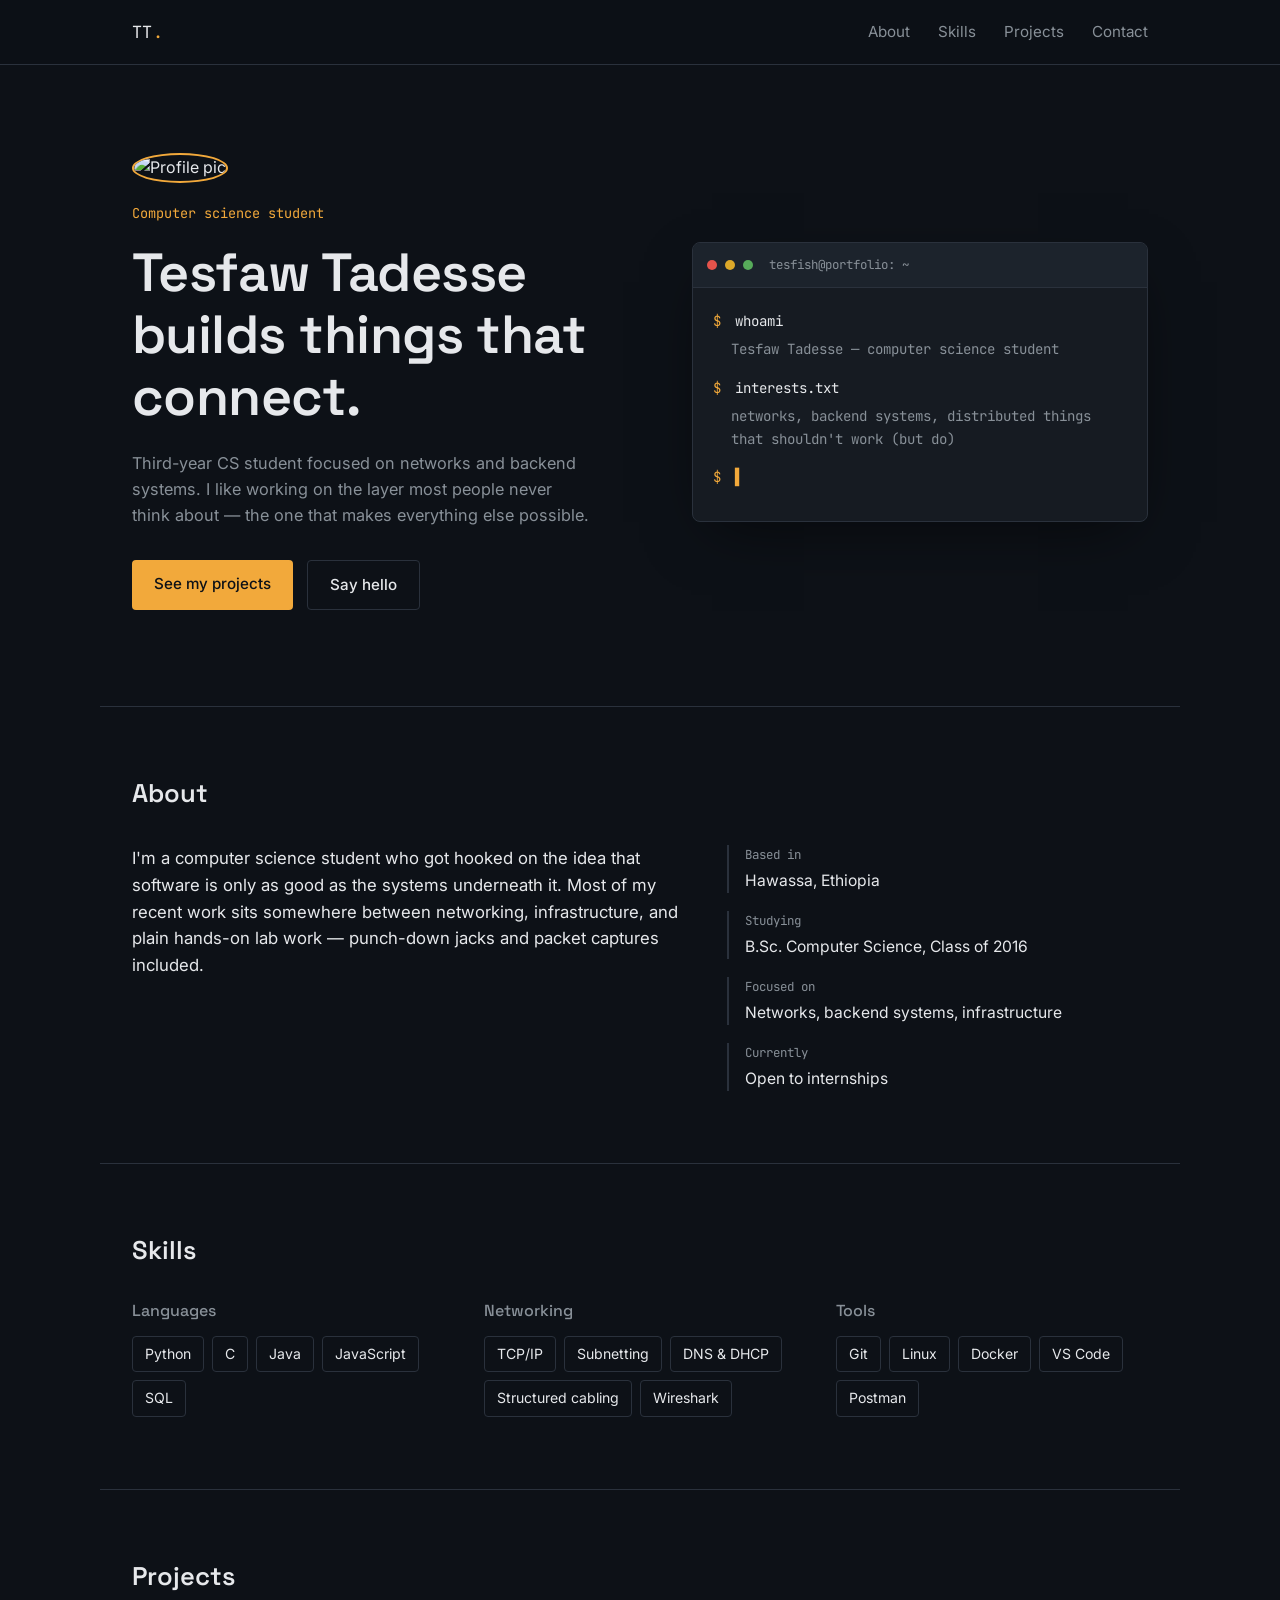
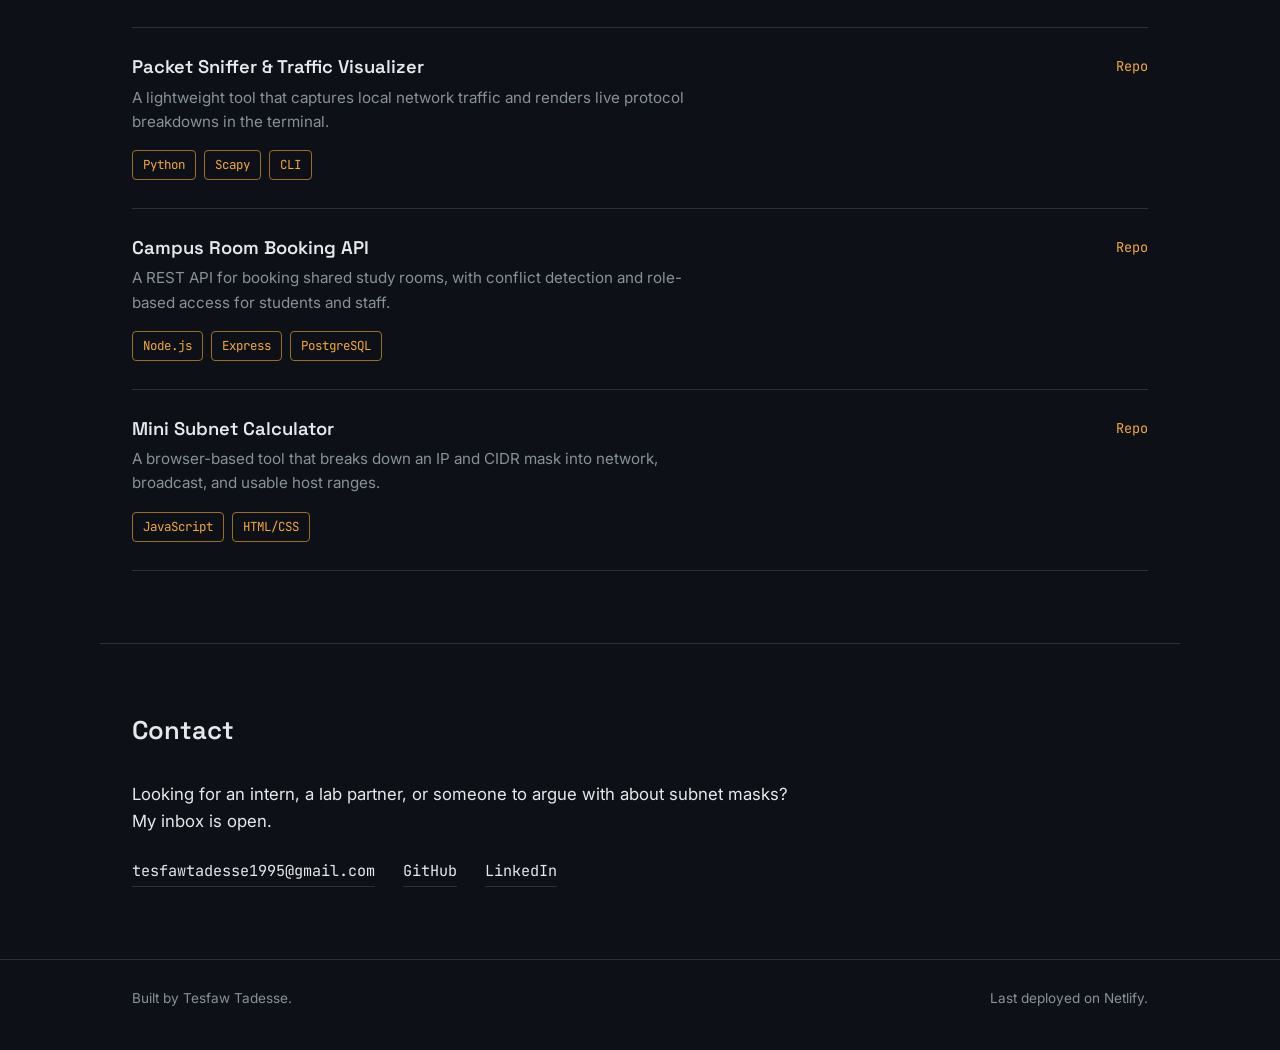
==== index.html @ c6496038 "Add files via upload" ====
<!DOCTYPE html>
<html lang="en">
<head>
<meta charset="UTF-8">
<meta name="viewport" content="width=device-width, initial-scale=1.0">
<title>Tesfaw Tadesse — Computer Science Student</title>
<meta name="description" content="Portfolio of Tesfaw Tadesse, a computer science student.">
<link rel="preconnect" href="https://fonts.googleapis.com">
<link rel="preconnect" href="https://fonts.gstatic.com" crossorigin>
<link href="https://fonts.googleapis.com/css2?family=Space+Grotesk:wght@500;600;700&family=Inter:wght@400;500;600&family=JetBrains+Mono:wght@400;500&display=swap" rel="stylesheet">
<link rel="stylesheet" href="style.css">
</head>
<body>

  <header class="site-header">
    <div class="wrap header-row">
      <a class="mark" href="#top">TT<span class="mark-dot">.</span></a>
      <nav class="nav">
        <a href="#about">About</a>
        <a href="#skills">Skills</a>
        <a href="#projects">Projects</a>
        <a href="#contact">Contact</a>
      </nav>
    </div>
  </header>

  <main>

    <!-- HERO -->
    <section id="top" class="hero wrap">
      <div class="hero-text">
	<img src="img/profile.jpg" alt="Profile pic" class="avatar">
        <p class="kicker">Computer science student</p>
        <h1>Tesfaw Tadesse<br>builds things that<br>connect.</h1>
        <p class="hero-sub">
          Third-year CS student focused on networks and backend systems.
          I like working on the layer most people never think about —
          the one that makes everything else possible.
        </p>
        <div class="hero-actions">
          <a class="btn btn-primary" href="#projects">See my projects</a>
          <a class="btn btn-ghost" href="mailto:tesfawtadesse1995@gmail.com">Say hello</a>
        </div>
      </div>

      <div class="terminal" aria-hidden="false" role="img" aria-label="Terminal window showing a short introduction">
        <div class="terminal-bar">
          <span class="dot dot-r"></span>
          <span class="dot dot-y"></span>
          <span class="dot dot-g"></span>
          <span class="terminal-title">tesfish@portfolio: ~</span>
        </div>
        <div class="terminal-body" id="terminal-body">
          <p><span class="prompt">$</span> <span class="type-target" data-line="0"></span></p>
          <p class="term-out out-0"></p>
          <p><span class="prompt">$</span> <span class="type-target" data-line="1"></span></p>
          <p class="term-out out-1"></p>
          <p><span class="prompt">$</span> <span class="cursor">▌</span></p>
        </div>
      </div>
    </section>

    <!-- ABOUT -->
    <section id="about" class="section wrap">
      <div class="section-head">
        <h2>About</h2>
      </div>
      <div class="about-grid">
        <p class="lede">
          I'm a computer science student who got hooked on the idea that
          software is only as good as the systems underneath it. Most of my
          recent work sits somewhere between networking, infrastructure, and
          plain hands-on lab work — punch-down jacks and packet captures
          included.
        </p>
        <dl class="fact-list">
          <div class="fact">
            <dt>Based in</dt>
            <dd>Hawassa, Ethiopia</dd>
          </div>
          <div class="fact">
            <dt>Studying</dt>
            <dd>B.Sc. Computer Science, Class of 2016</dd>
          </div>
          <div class="fact">
            <dt>Focused on</dt>
            <dd>Networks, backend systems, infrastructure</dd>
          </div>
          <div class="fact">
            <dt>Currently</dt>
            <dd>Open to internships</dd>
          </div>
        </dl>
      </div>
    </section>

    <!-- SKILLS -->
    <section id="skills" class="section wrap">
      <div class="section-head">
        <h2>Skills</h2>
      </div>
      <div class="skills-grid">
        <div class="skill-group">
          <h3>Languages</h3>
          <ul class="tag-list">
            <li>Python</li>
            <li>C</li>
            <li>Java</li>
            <li>JavaScript</li>
            <li>SQL</li>
          </ul>
        </div>
        <div class="skill-group">
          <h3>Networking</h3>
          <ul class="tag-list">
            <li>TCP/IP</li>
            <li>Subnetting</li>
            <li>DNS &amp; DHCP</li>
            <li>Structured cabling</li>
            <li>Wireshark</li>
          </ul>
        </div>
        <div class="skill-group">
          <h3>Tools</h3>
          <ul class="tag-list">
            <li>Git</li>
            <li>Linux</li>
            <li>Docker</li>
            <li>VS Code</li>
            <li>Postman</li>
          </ul>
        </div>
      </div>
    </section>

    <!-- PROJECTS -->
    <section id="projects" class="section wrap">
      <div class="section-head">
        <h2>Projects</h2>
      </div>

      <ul class="project-list">
        <li class="project">
          <div class="project-row">
            <div>
              <h3>Packet Sniffer &amp; Traffic Visualizer</h3>
              <p>A lightweight tool that captures local network traffic and renders live protocol breakdowns in the terminal.</p>
            </div>
            <a class="project-link" href="#" target="_blank" rel="noopener">Repo</a>
          </div>
          <ul class="tag-list mono">
            <li>Python</li>
            <li>Scapy</li>
            <li>CLI</li>
          </ul>
        </li>

        <li class="project">
          <div class="project-row">
            <div>
              <h3>Campus Room Booking API</h3>
              <p>A REST API for booking shared study rooms, with conflict detection and role-based access for students and staff.</p>
            </div>
            <a class="project-link" href="#" target="_blank" rel="noopener">Repo</a>
          </div>
          <ul class="tag-list mono">
            <li>Node.js</li>
            <li>Express</li>
            <li>PostgreSQL</li>
          </ul>
        </li>

        <li class="project">
          <div class="project-row">
            <div>
              <h3>Mini Subnet Calculator</h3>
              <p>A browser-based tool that breaks down an IP and CIDR mask into network, broadcast, and usable host ranges.</p>
            </div>
            <a class="project-link" href="#" target="_blank" rel="noopener">Repo</a>
          </div>
          <ul class="tag-list mono">
            <li>JavaScript</li>
            <li>HTML/CSS</li>
          </ul>
        </li>
      </ul>
    </section>

    <!-- CONTACT -->
    <section id="contact" class="section wrap contact">
      <div class="section-head">
        <h2>Contact</h2>
      </div>
      <p class="lede">
        Looking for an intern, a lab partner, or someone to argue with about
        subnet masks? My inbox is open.
      </p>
      <div class="contact-links">
        <a href="mailto:you@example.com">tesfawtadesse1995@gmail.com</a>
        <a href="https://github.com/tesfish95" target="_blank" rel="noopener">GitHub</a>
        <a href="https://linkedin.com/in/tesfawtadesse" target="_blank" rel="noopener">LinkedIn</a>
      </div>
    </section>

  </main>

  <footer class="site-footer">
    <div class="wrap footer-row">
      <p>Built by Tesfaw Tadesse.</p>
      <p>Last deployed on Netlify.</p>
    </div>
  </footer>

<script src="script.js"></script>
</body>
</html>
---- style.css ----
/* ============================================
   Tokens
   ============================================ */
:root {
  --ink: #0D1117;
  --panel: #161B22;
  --panel-raised: #1C232C;
  --paper: #E6E8EB;
  --slate: #889098;
  --amber: #F2A93B;
  --amber-dim: #9C6E24;
  --wire: #2A313C;

  --font-head: "Space Grotesk", sans-serif;
  --font-body: "Inter", sans-serif;
  --font-mono: "JetBrains Mono", monospace;

  --measure: 680px;
  --wrap: 1080px;
}

/* ============================================
   Reset & base
   ============================================ */
* { box-sizing: border-box; }

html {
  scroll-behavior: smooth;
}

@media (prefers-reduced-motion: reduce) {
  html { scroll-behavior: auto; }
  * { animation-duration: 0.01ms !important; animation-iteration-count: 1 !important; transition-duration: 0.01ms !important; }
}

body {
  margin: 0;
  background: var(--ink);
  color: var(--paper);
  font-family: var(--font-body);
  font-size: 16px;
  line-height: 1.6;
  -webkit-font-smoothing: antialiased;
}

a {
  color: inherit;
  text-decoration: none;
}

ul { list-style: none; margin: 0; padding: 0; }
dl { margin: 0; }

h1, h2, h3 {
  font-family: var(--font-head);
  font-weight: 600;
  line-height: 1.15;
  margin: 0;
  color: var(--paper);
}

p { margin: 0; }

.wrap {
  max-width: var(--wrap);
  margin: 0 auto;
  padding: 0 32px;
}

:focus-visible {
  outline: 2px solid var(--amber);
  outline-offset: 3px;
}

/* ============================================
   Header
   ============================================ */
.site-header {
  position: sticky;
  top: 0;
  z-index: 10;
  background: rgba(13, 17, 23, 0.85);
  backdrop-filter: blur(8px);
  border-bottom: 1px solid var(--wire);
}

.header-row {
  display: flex;
  align-items: center;
  justify-content: space-between;
  height: 64px;
}

.mark {
  font-family: var(--font-mono);
  font-size: 1.05rem;
  color: var(--paper);
  letter-spacing: 0.02em;
}

.mark-dot { color: var(--amber); }

.nav {
  display: flex;
  gap: 28px;
}

.nav a {
  font-size: 0.95rem;
  color: var(--slate);
  transition: color 0.15s ease;
}

.nav a:hover { color: var(--paper); }

/* ============================================
   Hero
   ============================================ */
.hero {
  display: grid;
  grid-template-columns: 1.05fr 0.95fr;
  gap: 56px;
  align-items: center;
  padding-top: 88px;
  padding-bottom: 96px;
}

.kicker {
  font-family: var(--font-mono);
  font-size: 0.85rem;
  color: var(--amber);
  margin-bottom: 18px;
}

.avatar {
  width: 200px;
  height: 200px;
  border-radius: 50%;
  object-fit: cover;
  border: 2px solid var(--amber);
  margin-bottom: 20px;
}

.hero h1 {
  font-size: clamp(2.2rem, 4.2vw, 3.4rem);
  letter-spacing: -0.01em;
}

.hero-sub {
  max-width: 46ch;
  color: var(--slate);
  margin-top: 22px;
  font-size: 1.02rem;
}

.hero-actions {
  display: flex;
  gap: 14px;
  margin-top: 32px;
}

.btn {
  display: inline-block;
  padding: 12px 22px;
  border-radius: 4px;
  font-size: 0.95rem;
  font-weight: 500;
  transition: transform 0.15s ease, background 0.15s ease, border-color 0.15s ease;
}

.btn-primary {
  background: var(--amber);
  color: var(--ink);
}

.btn-primary:hover {
  transform: translateY(-1px);
}

.btn-ghost {
  border: 1px solid var(--wire);
  color: var(--paper);
}

.btn-ghost:hover {
  border-color: var(--slate);
}

/* Terminal */
.terminal {
  background: var(--panel);
  border: 1px solid var(--wire);
  border-radius: 8px;
  overflow: hidden;
  box-shadow: 0 20px 60px -20px rgba(0,0,0,0.6);
}

.terminal-bar {
  display: flex;
  align-items: center;
  gap: 8px;
  padding: 12px 14px;
  background: var(--panel-raised);
  border-bottom: 1px solid var(--wire);
}

.dot {
  width: 10px;
  height: 10px;
  border-radius: 50%;
  display: inline-block;
}

.dot-r { background: #E5534B; }
.dot-y { background: #DCA829; }
.dot-g { background: #57AB5A; }

.terminal-title {
  margin-left: 8px;
  font-family: var(--font-mono);
  font-size: 0.78rem;
  color: var(--slate);
}

.terminal-body {
  padding: 22px 20px 26px;
  font-family: var(--font-mono);
  font-size: 0.88rem;
  min-height: 220px;
}

.terminal-body p {
  margin: 0 0 6px;
  white-space: pre-wrap;
  word-break: break-word;
}

.prompt {
  color: var(--amber);
  margin-right: 6px;
}

.term-out {
  color: var(--slate);
  margin-bottom: 16px !important;
  padding-left: 18px;
}

.cursor {
  color: var(--amber);
  animation: blink 1s step-end infinite;
}

@keyframes blink {
  50% { opacity: 0; }
}

/* ============================================
   Sections
   ============================================ */
.section {
  padding: 72px 32px;
  border-top: 1px solid var(--wire);
}

.section-head {
  margin-bottom: 36px;
}

.section-head h2 {
  font-size: 1.6rem;
}

.lede {
  max-width: var(--measure);
  color: var(--paper);
  font-size: 1.05rem;
}

/* About */
.about-grid {
  display: grid;
  grid-template-columns: 1.3fr 1fr;
  gap: 48px;
  align-items: start;
}

.fact-list {
  display: grid;
  gap: 18px;
}

.fact {
  border-left: 2px solid var(--wire);
  padding-left: 16px;
}

.fact dt {
  font-family: var(--font-mono);
  font-size: 0.78rem;
  color: var(--slate);
  margin-bottom: 3px;
}

.fact dd {
  margin: 0;
  font-size: 0.98rem;
}

/* Skills */
.skills-grid {
  display: grid;
  grid-template-columns: repeat(3, 1fr);
  gap: 40px;
}

.skill-group h3 {
  font-size: 1rem;
  color: var(--slate);
  font-weight: 500;
  margin-bottom: 16px;
}

.tag-list {
  display: flex;
  flex-wrap: wrap;
  gap: 8px;
}

.tag-list li {
  font-size: 0.88rem;
  padding: 6px 12px;
  border: 1px solid var(--wire);
  border-radius: 4px;
  color: var(--paper);
}

.tag-list.mono li {
  font-family: var(--font-mono);
  font-size: 0.78rem;
  color: var(--amber);
  border-color: var(--amber-dim);
  padding: 4px 10px;
}

/* Projects */
.project-list {
  display: flex;
  flex-direction: column;
}

.project {
  border-top: 1px solid var(--wire);
  padding: 28px 0;
}

.project:last-child {
  border-bottom: 1px solid var(--wire);
}

.project-row {
  display: flex;
  justify-content: space-between;
  align-items: flex-start;
  gap: 24px;
}

.project h3 {
  font-size: 1.15rem;
  margin-bottom: 8px;
}

.project p {
  color: var(--slate);
  max-width: 56ch;
  font-size: 0.95rem;
}

.project-link {
  flex-shrink: 0;
  font-family: var(--font-mono);
  font-size: 0.85rem;
  color: var(--amber);
  border-bottom: 1px solid transparent;
  transition: border-color 0.15s ease;
}

.project-link:hover {
  border-color: var(--amber);
}

.project .tag-list {
  margin-top: 16px;
}

/* Contact */
.contact-links {
  display: flex;
  gap: 28px;
  margin-top: 24px;
  flex-wrap: wrap;
}

.contact-links a {
  font-family: var(--font-mono);
  font-size: 0.95rem;
  color: var(--paper);
  border-bottom: 1px solid var(--wire);
  padding-bottom: 3px;
  transition: border-color 0.15s ease, color 0.15s ease;
}

.contact-links a:hover {
  color: var(--amber);
  border-color: var(--amber);
}

/* Footer */
.site-footer {
  border-top: 1px solid var(--wire);
  padding: 28px 32px 40px;
}

.footer-row {
  display: flex;
  justify-content: space-between;
  color: var(--slate);
  font-size: 0.85rem;
}

/* ============================================
   Responsive
   ============================================ */
@media (max-width: 860px) {
  .hero {
    grid-template-columns: 1fr;
    padding-top: 56px;
    padding-bottom: 64px;
  }

  .about-grid {
    grid-template-columns: 1fr;
  }

  .skills-grid {
    grid-template-columns: 1fr 1fr;
  }

  .nav {
    gap: 18px;
  }
}

@media (max-width: 560px) {
  .wrap { padding: 0 20px; }
  .section { padding: 56px 20px; }
  .skills-grid { grid-template-columns: 1fr; }
  .project-row { flex-direction: column; gap: 10px; }
  .footer-row { flex-direction: column; gap: 6px; }
  .nav { gap: 14px; font-size: 0.85rem; }
}
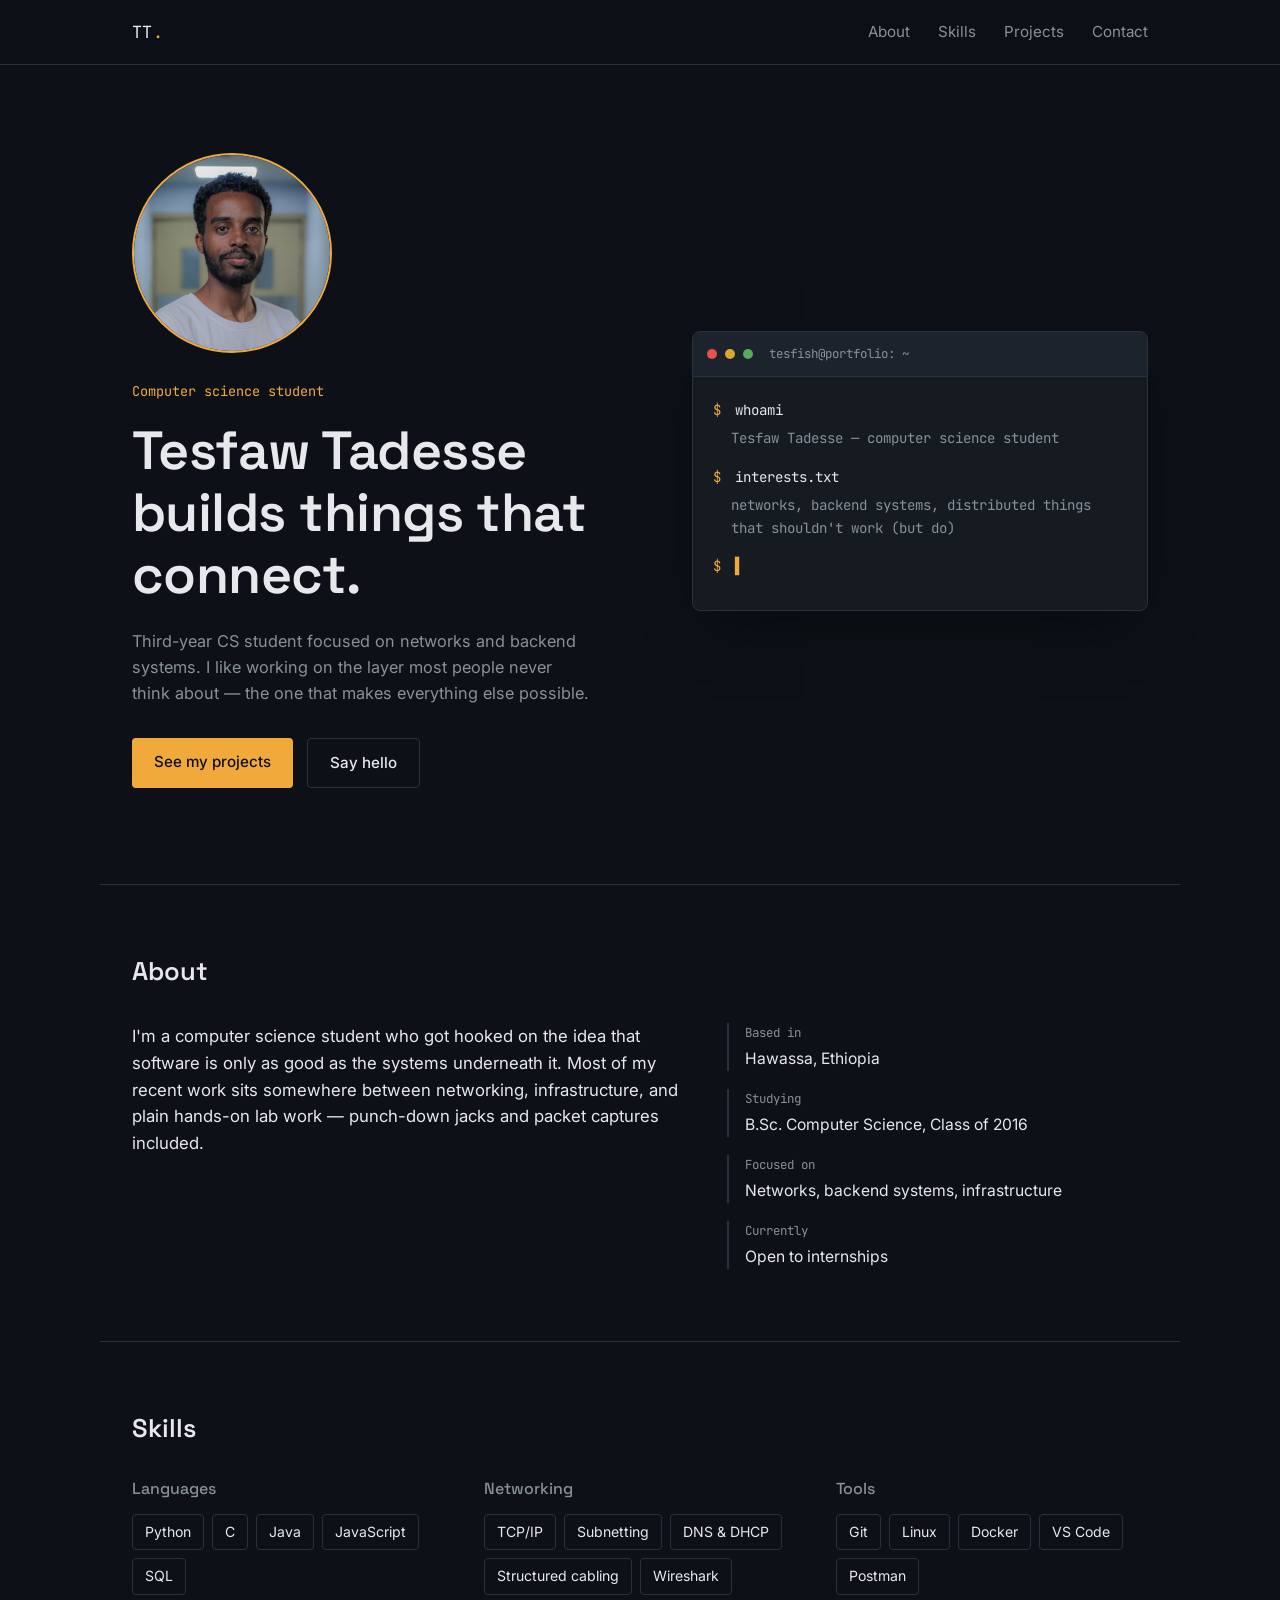
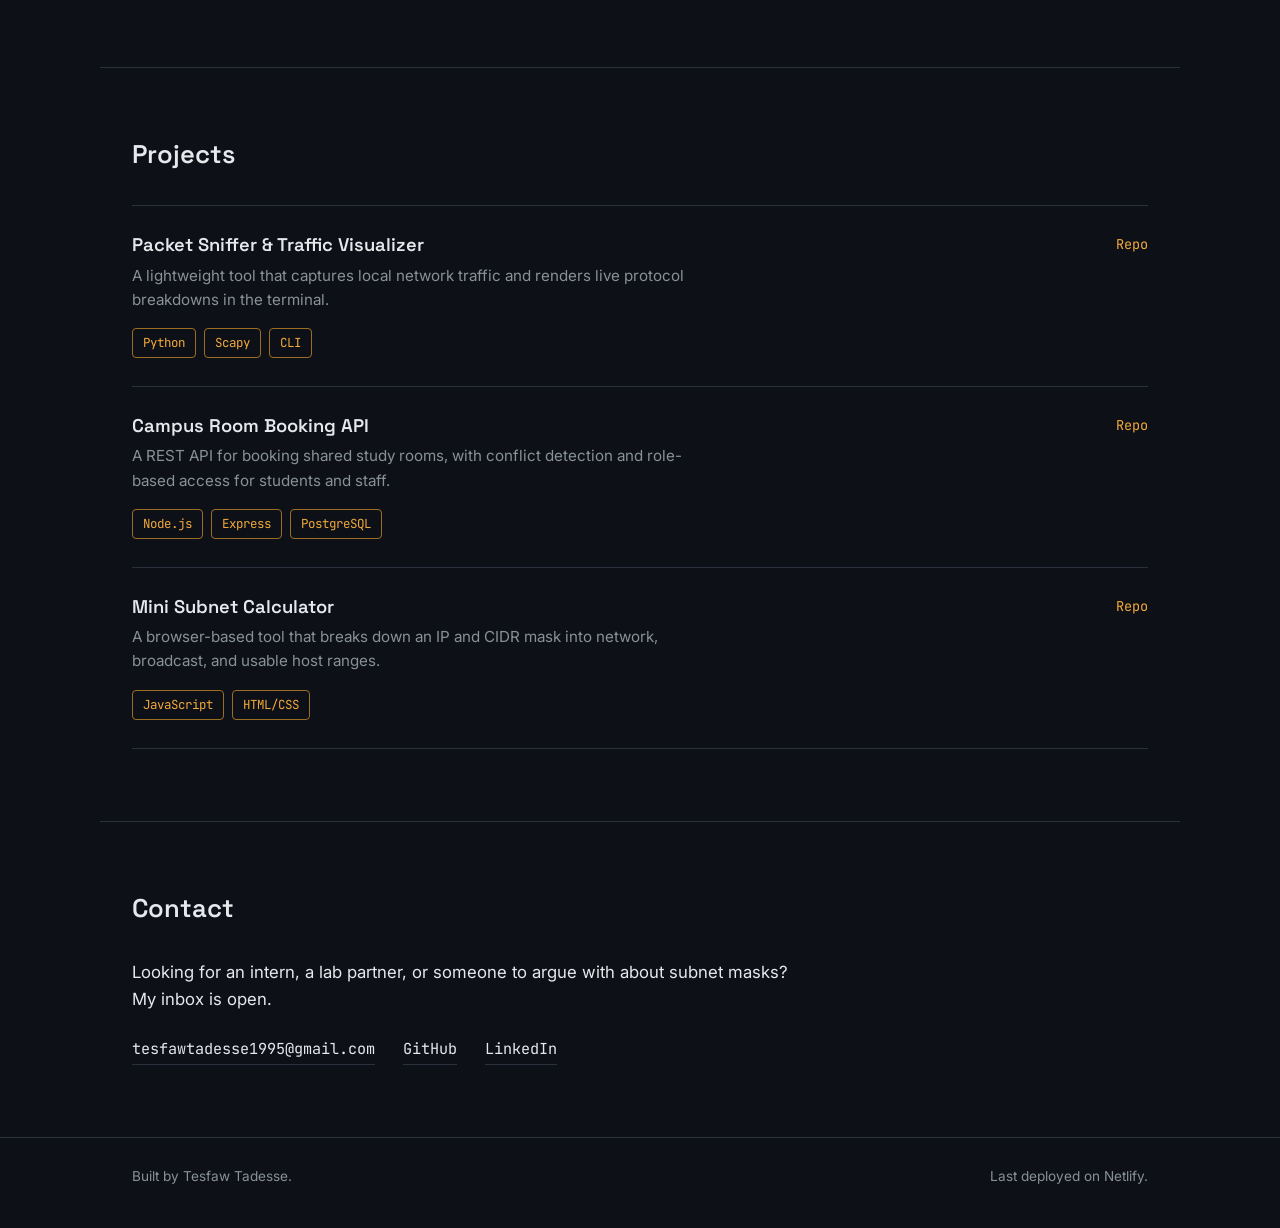
==== commit 02325f0b: "img fix" ====
--- a/index.html
+++ b/index.html
@@ -29,7 +29,7 @@
     <!-- HERO -->
     <section id="top" class="hero wrap">
       <div class="hero-text">
-	<img src="img/profile.jpg" alt="Profile pic" class="avatar">
+	<img src="Profile.jpg" alt="Profile pic" class="avatar">
         <p class="kicker">Computer science student</p>
         <h1>Tesfaw Tadesse<br>builds things that<br>connect.</h1>
         <p class="hero-sub">
